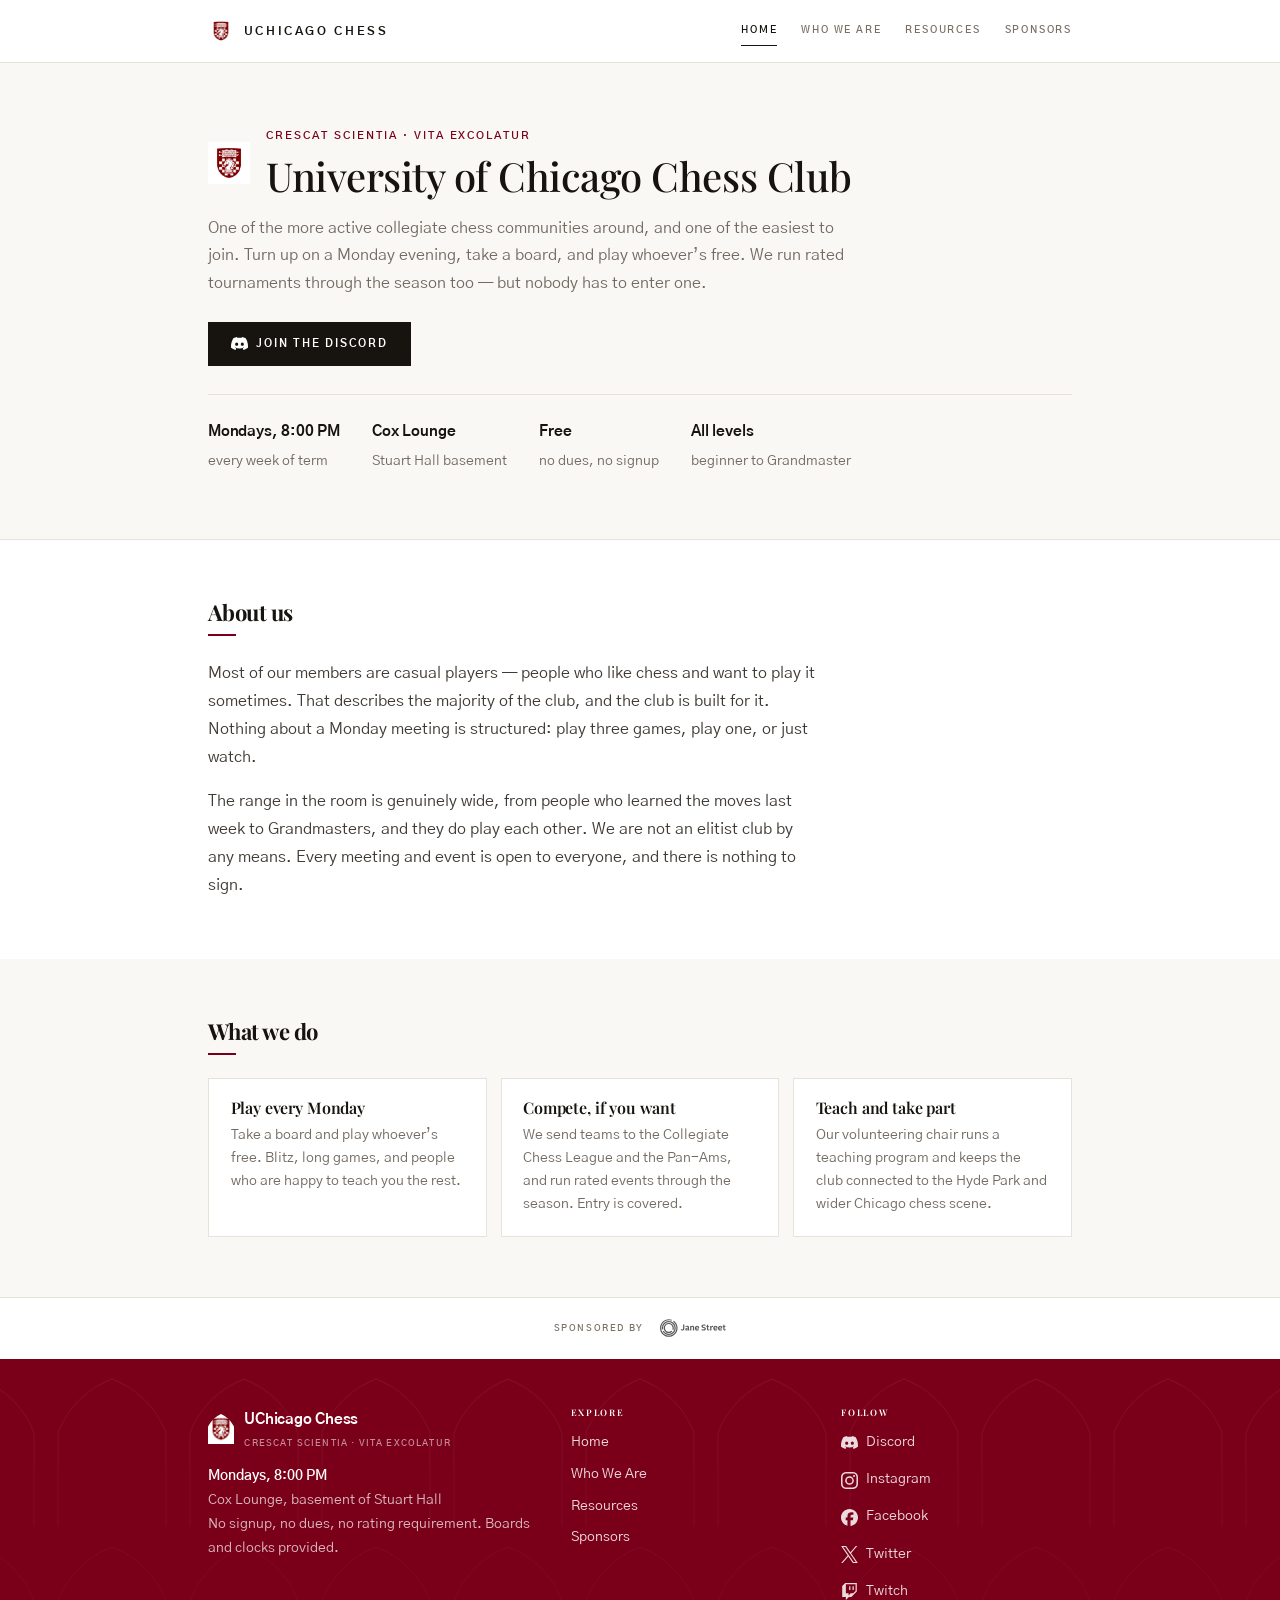
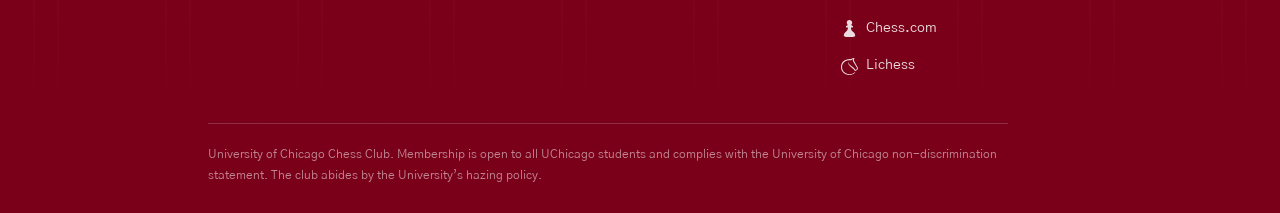
==== index.html @ 3df3a2ed "The UChicago Chess Club site, without the events platform The club's own pages from chughjug/ratings" ====
<!DOCTYPE html>
<html lang="en">
<head>
<meta charset="utf-8">
<meta name="viewport" content="width=device-width, initial-scale=1">
<title>University of Chicago Chess Club</title>
<!-- EDIT-WITH-SITE.JS: this description and the og:description below
     quote the meeting time. -->
<meta name="description" content="The University of Chicago Chess Club. Meetings every Monday at 8:00 PM in Cox Lounge, basement of Stuart Hall. All experience levels welcome.">
<link rel="canonical" href="https://chughjug.github.io/uchicago-chess/">

<!-- Link previews: Discord, Facebook, iMessage and X all read these, and
     none of them run JavaScript, so this is the one place the club is
     described in the file rather than in js/site.js. -->
<meta property="og:type" content="website">
<meta property="og:site_name" content="UChicago Chess">
<meta property="og:title" content="University of Chicago Chess Club">
<meta property="og:description" content="The University of Chicago Chess Club. Meetings every Monday at 8:00 PM in Cox Lounge, basement of Stuart Hall. All experience levels welcome.">
<meta property="og:url" content="https://chughjug.github.io/uchicago-chess/">
<meta property="og:image" content="https://chughjug.github.io/uchicago-chess/img/og-cover.jpg">
<meta property="og:image:width" content="1200">
<meta property="og:image:height" content="630">
<meta property="og:image:alt" content="The University of Chicago quadrangle from above">
<meta name="twitter:card" content="summary_large_image">
<meta name="twitter:site" content="@uchicagochess">

<link rel="icon" href="img/favicon-32.png" sizes="32x32">
<link rel="icon" href="img/favicon-16.png" sizes="16x16">
<link rel="apple-touch-icon" href="img/apple-touch-icon.png">
<link rel="preconnect" href="https://fonts.googleapis.com">
<link rel="preconnect" href="https://fonts.gstatic.com" crossorigin>
<link rel="stylesheet" href="https://fonts.googleapis.com/css2?family=Playfair+Display:wght@400;500;600;700&family=Gothic+A1:wght@400;500;600;700;800&display=swap">
<link rel="stylesheet" href="css/site.css">
</head>
<body>
<a class="skip" href="#main">Skip to content</a>

<nav class="mainnav">
  <div class="container">
    <a class="brand" href="./">
      <img src="img/crest.png" alt="">
      <b>UChicago Chess</b>
    </a>
    <button id="navbtn" aria-expanded="false" aria-controls="navmenu">Menu</button>
    <ul id="navmenu">
      <li><a class="active" href="./">Home</a></li>
      <li><a href="leadership.html">Who We Are</a></li>
      <li><a href="resources.html">Resources</a></li>
      <li><a href="sponsors.html">Sponsors</a></li>
    </ul>
  </div>
</nav>

<header class="masthead">
  <div class="container">
    <div class="titlerow">
      <img class="crest" src="img/crest.png" alt="">
      <div>
        <p class="motto">Crescat Scientia &middot; Vita Excolatur</p>
        <h1>University of Chicago Chess Club</h1>
      </div>
    </div>
    <p class="summary">
      One of the more active collegiate chess communities around, and one of the easiest to join.
      Turn up on a Monday evening, take a board, and play whoever&rsquo;s free. We run rated
      tournaments through the season too &mdash; but nobody has to enter one.
    </p>
    <p class="actions">
      <a class="btn" href="https://discord.com/invite/wnuyjCKNdM" data-site-href="links.discord" target="_blank" rel="noopener">
        <svg class="ico" aria-hidden="true"><use href="img/icons.svg#discord"></use></svg> Join the Discord
      </a>
    </p>
    <div class="facts">
      <span><b data-site="meeting.whenLabel">Mondays, 8:00 PM</b> <span data-site="meeting.cadence">every week of term</span></span>
      <span><b data-site="meeting.place">Cox Lounge</b> <span data-site="meeting.placeDetail">Stuart Hall basement</span></span>
      <span><b data-site="meeting.cost">Free</b> <span data-site="meeting.costDetail">no dues, no signup</span></span>
      <span><b data-site="meeting.levels">All levels</b> <span data-site="meeting.levelsDetail">beginner to Grandmaster</span></span>
    </div>
  </div>
</header>

<main id="main">
  <section class="band">
    <div class="container">
      <div class="block">
        <h2>About us</h2>
        <div class="prose">
          <p>
            Most of our members are casual players &mdash; people who like chess and want to play it
            sometimes. That describes the majority of the club, and the club is built for it. Nothing
            about a Monday meeting is structured: play three games, play one, or just watch.
          </p>
          <p>
            The range in the room is genuinely wide, from people who learned the moves last week to
            Grandmasters, and they do play each other. We are not an elitist club by any means. Every
            meeting and event is open to everyone, and there is nothing to sign.
          </p>
        </div>
      </div>
    </div>
  </section>

  <section class="band alt">
    <div class="container">
      <div class="block">
        <h2>What we do</h2>
        <div class="grid g3">
          <div class="box">
            <h3>Play every Monday</h3>
            <p>Take a board and play whoever&rsquo;s free. Blitz, long games, and people who are
               happy to teach you the rest.</p>
          </div>
          <div class="box">
            <h3>Compete, if you want</h3>
            <p>We send teams to the Collegiate Chess League and the Pan-Ams, and run rated events
               through the season. Entry is covered.</p>
          </div>
          <div class="box">
            <h3>Teach and take part</h3>
            <p>Our volunteering chair runs a teaching program and keeps the club connected to the
               Hyde Park and wider Chicago chess scene.</p>
          </div>
        </div>
      </div>
    </div>
  </section>
</main>

<div class="sponsorbar">
  <div class="container">
    <span>Sponsored by</span>
    <a href="sponsors.html"><img src="img/jane-street.svg" alt="Jane Street"></a>
  </div>
</div>

<footer class="arched">
  <div class="container">
    <div class="footgrid">
      <div>
        <div class="footbrand">
          <img class="arch" src="img/crest.png" alt="">
          <div>
            <b>UChicago Chess</b>
            <span>Crescat Scientia &middot; Vita Excolatur</span>
          </div>
        </div>
        <p class="footwhere">
          <b data-site="meeting.whenLabel">Mondays, 8:00 PM</b><br>
          <span data-site="meeting.placeFull">Cox Lounge, basement of Stuart Hall</span><br>
          <span data-site="meeting.terms">No signup, no dues, no rating requirement. Boards and clocks provided.</span>
        </p>
        <p class="footwhere" data-site-contact></p>
      </div>

      <div>
        <h4>Explore</h4>
        <ul class="footnav">
          <li><a href="./">Home</a></li>
          <li><a href="leadership.html">Who We Are</a></li>
          <li><a href="resources.html">Resources</a></li>
          <li><a href="sponsors.html">Sponsors</a></li>
        </ul>
      </div>

      <div>
        <h4>Follow</h4>
        <ul class="footsocial">
          <li><a href="https://discord.com/invite/wnuyjCKNdM" data-site-href="links.discord" target="_blank" rel="noopener"><svg class="ico" aria-hidden="true"><use href="img/icons.svg#discord"></use></svg> Discord</a></li>
          <li><a href="https://www.instagram.com/uchicagochess/" data-site-href="links.instagram" target="_blank" rel="noopener"><svg class="ico" aria-hidden="true"><use href="img/icons.svg#instagram"></use></svg> Instagram</a></li>
          <li><a href="https://www.facebook.com/groups/638162799532735" data-site-href="links.facebook" target="_blank" rel="noopener"><svg class="ico" aria-hidden="true"><use href="img/icons.svg#facebook"></use></svg> Facebook</a></li>
          <li><a href="https://twitter.com/uchicagochess" data-site-href="links.twitter" target="_blank" rel="noopener"><svg class="ico" aria-hidden="true"><use href="img/icons.svg#x"></use></svg> Twitter</a></li>
          <li><a href="https://www.twitch.tv/uchicagochess" data-site-href="links.twitch" target="_blank" rel="noopener"><svg class="ico" aria-hidden="true"><use href="img/icons.svg#twitch"></use></svg> Twitch</a></li>
          <li><a href="https://www.chess.com/club/uchicago-maroons-chess-club" data-site-href="links.chesscom" target="_blank" rel="noopener"><svg class="ico" aria-hidden="true"><use href="img/icons.svg#chessdotcom"></use></svg> Chess.com</a></li>
          <li><a href="https://lichess.org/team/uchicago-chess-club" data-site-href="links.lichess" target="_blank" rel="noopener"><svg class="ico" aria-hidden="true"><use href="img/icons.svg#lichess"></use></svg> Lichess</a></li>
        </ul>
      </div>
    </div>

    <p class="footmeta">
      University of Chicago Chess Club. Membership is open to all UChicago students and complies
      with the University of Chicago non-discrimination statement. The club abides by the
      University&rsquo;s hazing policy.
    </p>
  </div>
</footer>

<script src="js/site.js"></script>
<script src="js/nav.js"></script>
</body>
</html>
---- css/site.css ----
/* UChicago Chess Club
   ------------------------------------------------------------------
   Minimal. One sans, set tight. One colour — the club's maroon — used
   sparingly, and kept off anything that does not need it.

   Sections alternate between two whites that are barely a shade apart,
   so the page reads as one surface with quiet divisions in it. The
   footer is the only block of colour.

   The gothic is a touch, not a theme: a lancet arch used as a mask, so
   the small tiles — icon squares, officer avatars, the footer mark —
   are arched niches instead of rounded squares, and an arcade behind
   the footer at the edge of visible. Nothing else. Dates are plain.
   ------------------------------------------------------------------ */

:root{
  --accent:#7a0019;          /* the club's colour */
  --accent-deep:#61000f;

  --ink:#17140f;
  --body:#403a34;
  --muted:#736b63;
  /* 5.0:1 on white — the old #a39a90 was 2.7:1, under the 4.5:1 AA floor,
     which mattered most on the 10px nav links set in it. */
  --faint:#7a6f63;
  --line:#e8e3da;
  --line-soft:#f2eee7;

  /* The two whites. */
  --white:#fff;
  --off:#faf8f5;

  /* Same pair the tenant app uses, so the two halves of the domain match. */
  --sans:'Gothic A1',-apple-system,BlinkMacSystemFont,"Segoe UI",Roboto,"Helvetica Neue",Arial,sans-serif;
  --display:'Playfair Display',Georgia,'Times New Roman',serif;

  --r:0;
  --max:58rem;
}

/* A lancet arch, used as a mask. The only gothic thing on the page. */
.arch{
  border-radius:0;
  -webkit-mask-image:url("data:image/svg+xml,%3Csvg xmlns='http://www.w3.org/2000/svg' viewBox='0 0 100 100' preserveAspectRatio='none'%3E%3Cpath d='M0 100 V42 A100 100 0 0 1 50 0 A100 100 0 0 1 100 42 V100 Z' fill='%23000'/%3E%3C/svg%3E");
          mask-image:url("data:image/svg+xml,%3Csvg xmlns='http://www.w3.org/2000/svg' viewBox='0 0 100 100' preserveAspectRatio='none'%3E%3Cpath d='M0 100 V42 A100 100 0 0 1 50 0 A100 100 0 0 1 100 42 V100 Z' fill='%23000'/%3E%3C/svg%3E");
  -webkit-mask-size:100% 100%;mask-size:100% 100%;
  -webkit-mask-repeat:no-repeat;mask-repeat:no-repeat;
}

/* An arcade, in the footer only, at the edge of visible. */
.arched{position:relative;isolation:isolate}
footer.arched::before{
  content:"";position:absolute;inset:0;z-index:-1;pointer-events:none;
  background-image:url("data:image/svg+xml,%3Csvg xmlns='http://www.w3.org/2000/svg' width='132' height='168' viewBox='0 0 132 168'%3E%3Cpath d='M12 168 V74 A92 92 0 0 1 66 20 A92 92 0 0 1 120 74 V168' fill='none' stroke='%23ffffff' stroke-width='1'/%3E%3C/svg%3E");
  background-position:center top;
  opacity:.07;
  -webkit-mask-image:linear-gradient(to bottom,#000 0,transparent 85%);
          mask-image:linear-gradient(to bottom,#000 0,transparent 85%);
}

/* The same dot grid the tenant app lays over its pages. */
body::after{
  content:"";position:fixed;inset:0;z-index:40;pointer-events:none;opacity:.035;
  background-image:radial-gradient(circle,#111827 0.5px,transparent 0.5px);
  background-size:24px 24px;
}
@media print{body::after{display:none}}

*{box-sizing:border-box;margin:0;padding:0}
html{-webkit-text-size-adjust:100%}
body{font:16.5px/1.7 var(--sans);color:var(--body);background:var(--white);-webkit-font-smoothing:antialiased}
img{max-width:100%;display:block}
a{color:var(--accent);text-decoration:none}
a:hover{text-decoration:underline}
h1,h2,h3,h4{font-family:var(--display);color:var(--ink);line-height:1.15;font-weight:500;letter-spacing:-0.012em}
.container{max-width:var(--max);margin:0 auto;padding:0 1.5rem}
@media(min-width:1024px){.container{padding:0 2rem}}
.ico{width:1.0625rem;height:1.0625rem;fill:currentColor;flex:0 0 auto}

.motto,.eyebrow,.cap,.role,th,.footgrid h4,.sponsorbar{
  font-weight:600;text-transform:uppercase;letter-spacing:0.18em;
}

/* ---------- bands: two whites, a shade apart ---------- */
main{padding:0}
.band{background:var(--white);padding:3.75rem 0}
.band.alt{background:var(--off)}
.block + .block{margin-top:3.25rem}

/* ---------- header ---------- */
.mainnav{
  position:sticky;top:0;z-index:40;
  background:rgba(255,255,255,.92);backdrop-filter:blur(12px);
  border-bottom:1px solid var(--line);
}
.mainnav .container{display:flex;align-items:center;gap:1rem;min-height:62px}
.mainnav .brand{display:flex;align-items:center;gap:0.6rem;flex-shrink:0}
.mainnav .brand img{width:26px;height:26px;object-fit:cover;border-radius:var(--r)}
.mainnav .brand b{font-size:0.75rem;font-weight:700;text-transform:uppercase;letter-spacing:0.22em;color:var(--ink);white-space:nowrap}
.mainnav .brand:hover{text-decoration:none}
.mainnav ul{list-style:none;display:flex;gap:0.15rem;margin-left:auto}
.mainnav ul{gap:1.5rem}
.mainnav ul a{display:block;padding:0.35rem 0;border-bottom:1px solid transparent;font-size:0.625rem;font-weight:600;text-transform:uppercase;letter-spacing:0.18em;color:var(--faint)}
.mainnav ul a:hover{color:var(--ink);text-decoration:none}
.mainnav ul a.active{color:var(--ink);border-bottom-color:var(--ink)}
#navbtn{
  display:none;margin-left:auto;background:none;border:1px solid var(--line);border-radius:var(--r);
  color:var(--ink);cursor:pointer;padding:0.35rem 0.8rem;font:500 0.875rem/1.4 var(--sans);
}

/* Skip link: off-screen until focused, then a plain block at the top left. */
.skip{
  position:absolute;left:-9999px;top:0;z-index:100;
  background:var(--ink);color:#fff;padding:0.7rem 1.1rem;
  font-size:0.6875rem;font-weight:700;text-transform:uppercase;letter-spacing:0.16em;
}
.skip:focus{left:0;text-decoration:none}

/* ---------- header band ---------- */
.masthead,.pagehead{background:var(--off);border-bottom:1px solid var(--line)}
.masthead{padding:4rem 0 3.5rem}
.pagehead{padding:3rem 0 2.75rem}
.masthead .titlerow{display:flex;align-items:center;gap:1rem}
.masthead .crest{width:42px;height:42px;object-fit:cover;border-radius:var(--r);flex:0 0 auto}
.masthead .motto,.pagehead .eyebrow{font-size:0.6875rem;color:var(--accent);margin-bottom:0.55rem}
.masthead h1{font-size:clamp(1.9rem,3.8vw,2.5rem);line-height:1.1}
.pagehead h1{font-size:clamp(1.7rem,3vw,2.05rem);line-height:1.15}
.masthead .summary,.pagehead p{margin-top:1.05rem;max-width:40rem;font-size:1rem;color:var(--muted)}
.masthead .actions{display:flex;flex-wrap:wrap;align-items:center;gap:0.6rem;margin-top:1.6rem}
.masthead .facts{
  display:flex;flex-wrap:wrap;gap:0 2rem;margin-top:1.75rem;
  padding-top:1.25rem;border-top:1px solid var(--line);
}
.masthead .facts span{display:block;padding:0.3rem 0;font-size:0.875rem;color:var(--muted)}
.masthead .facts b{display:block;font-size:0.9375rem;font-weight:700;letter-spacing:-0.012em;color:var(--ink)}

/* ---------- sections ---------- */
.block > h2{
  font-size:1.375rem;font-weight:700;letter-spacing:-0.024em;
  padding-bottom:0.7rem;margin-bottom:1.4rem;position:relative;
}
.block > h2::after{content:"";position:absolute;left:0;bottom:0;width:1.75rem;height:2px;background:var(--accent)}
.block h3{font-size:1rem;font-weight:600;letter-spacing:-0.01em;color:var(--ink)}
.block > p{max-width:40rem}
.block p + p{margin-top:0.9rem}

/* The line of setup under a section heading, and the line that follows a
   section — a link or a pair of buttons. */
.lede{max-width:38rem;margin-bottom:1.35rem;color:var(--muted)}
.after{margin-top:1.15rem}
.actions{display:flex;flex-wrap:wrap;align-items:center;gap:0.6rem;margin-top:1.35rem}
.prose{max-width:38rem;font-size:1rem;line-height:1.75}
.prose p + p{margin-top:1rem}

/* ---------- buttons ---------- */
.btn{
  display:inline-flex;align-items:center;gap:0.5rem;
  padding:0.7rem 1.4rem;border-radius:0;border:1px solid var(--ink);
  background:var(--ink);color:#fff;font-size:0.6875rem;font-weight:700;
  text-transform:uppercase;letter-spacing:0.16em;
}
.btn:hover{background:#000;border-color:#000;color:#fff;text-decoration:none}
.btn.alt{background:transparent;border-color:var(--line);color:var(--body);font-weight:600}
.btn.alt:hover{background:var(--white);border-color:var(--ink);color:var(--ink)}


/* ---------- cards ---------- */
.grid{display:grid;gap:0.85rem}
.g2{grid-template-columns:repeat(auto-fit,minmax(18rem,1fr))}
.g3{grid-template-columns:repeat(auto-fit,minmax(15rem,1fr))}
.box{border:1px solid var(--line);border-radius:var(--r);background:var(--white);padding:1.25rem 1.35rem}
.box p{font-size:0.875rem;color:var(--muted);margin-top:0.4rem;line-height:1.65}
.box .sub{font-size:0.875rem;color:var(--muted);margin-top:0.3rem}
a.box{display:block;color:var(--body)}
a.box:hover{border-color:#d6cfc4;text-decoration:none}
a.box:hover h3{color:var(--accent)}

/* ---------- link rows with brand marks ---------- */
.linklist{display:grid;grid-template-columns:repeat(auto-fit,minmax(16rem,1fr));gap:0.6rem}
.linkrow{
  display:flex;align-items:center;gap:0.8rem;color:var(--body);
  border:1px solid var(--line);border-radius:var(--r);background:var(--white);padding:0.8rem 1rem;
  transition:border-color .15s;
}
.linkrow:hover{border-color:#d6cfc4;text-decoration:none}
.linkrow:hover b{color:var(--accent)}
.linkrow .sq{
  flex:0 0 1.75rem;height:2rem;display:grid;place-items:center;
  background:var(--line-soft);color:var(--muted);font-size:0.875rem;
}
.linkrow:hover .sq{background:var(--accent);color:#fff}
.linkrow b{display:block;font-size:0.875rem;font-weight:600;color:var(--ink);line-height:1.4}
.linkrow small{display:block;font-size:0.75rem;color:var(--muted);font-weight:400;line-height:1.45}

/* ---------- people ---------- */
.person{border:1px solid var(--line);border-radius:var(--r);background:var(--white);padding:1.2rem 1.3rem}
.person .av{
  width:1.75rem;height:2rem;background:var(--accent);color:#fff;
  display:grid;place-items:center;font-size:0.9375rem;margin-bottom:0.8rem;
}
.person h3{font-size:0.9375rem;font-weight:600;margin-bottom:0.25rem}
.person .role{font-size:0.5625rem;color:var(--muted)}

/* ---------- tables ---------- */
table{
  width:100%;border-collapse:separate;border-spacing:0;font-size:0.875rem;
  border:1px solid var(--line);border-radius:var(--r);background:var(--white);overflow:hidden;
}
th,td{text-align:left;padding:0.8rem 1.35rem;vertical-align:top}
tr + tr td{border-top:1px solid var(--line-soft)}
th{font-size:0.5625rem;color:var(--muted);border-bottom:1px solid var(--line)}
td:first-child{font-weight:600;color:var(--ink);width:14rem}

/* ---------- sponsor ---------- */
.sponsorbar{border-top:1px solid var(--line);padding:1.35rem 0;font-size:0.5625rem;color:var(--faint)}
.sponsorbar .container{display:flex;align-items:center;justify-content:center;gap:1rem;flex-wrap:wrap}
.sponsorbar img{height:18px;width:auto;opacity:.65}
.sponsorbar a:hover img{opacity:1}
.sponsorcard{border:1px solid var(--line);border-radius:var(--r);background:var(--white);padding:1.5rem 1.6rem}
.sponsorcard img{height:26px;width:auto}
.sponsorcard p{max-width:40rem;margin-top:1.1rem;color:var(--muted)}
.sponsorcard .cap{font-size:0.5625rem;color:var(--muted)}

/* ---------- footer ---------- */
footer{background-color:var(--accent);color:rgba(255,255,255,.72);padding:3rem 0 1.75rem;font-size:0.875rem}
footer a{color:rgba(255,255,255,.86)}
footer a:hover{color:#fff}
.footgrid{display:grid;grid-template-columns:1.4fr 1fr 1fr;gap:2.5rem}
.footgrid h4{color:#fff;font-size:0.5625rem;margin-bottom:0.85rem}
.footbrand{display:flex;align-items:center;gap:0.65rem;margin-bottom:0.9rem}
.footbrand img{width:26px;height:30px;object-fit:cover;background:#fff}
.footbrand b{color:#fff;font-size:0.9375rem;font-weight:700;letter-spacing:-0.015em}
.footbrand span{
  display:block;font-size:0.5625rem;font-weight:600;letter-spacing:0.13em;text-transform:uppercase;
  color:rgba(255,255,255,.55);margin-top:0.18rem;
}
.footwhere{font-size:0.875rem;line-height:1.7;max-width:21rem}
.footwhere b{color:#fff;font-weight:600}
.footnav,.footsocial{list-style:none;display:flex;flex-direction:column;gap:0.5rem;margin:0}
.footnav a,.footsocial a{display:inline-flex;align-items:center;gap:0.5rem;font-weight:400}
.footmeta{
  margin-top:2.5rem;padding-top:1.25rem;border-top:1px solid rgba(255,255,255,.18);
  font-size:0.75rem;line-height:1.7;color:rgba(255,255,255,.52);max-width:50rem;
}

@media(max-width:820px){
  body{font-size:16px}
  .mainnav .container{flex-wrap:wrap;gap:0.5rem;min-height:54px}
  #navbtn{display:block}
  .mainnav ul{display:none;width:100%;flex-direction:column;gap:0.1rem;margin:0 0 0.65rem}
  .mainnav ul.open{display:flex}
  .masthead{padding:2.5rem 0 2.25rem}
  .masthead .facts{gap:0 1.35rem}
  .band{padding:2.5rem 0}
  .block + .block{margin-top:2.5rem}
  .footgrid{grid-template-columns:1fr;gap:2rem}
  td:first-child{width:auto}
  table,tbody,tr,td,th{display:block}
  th{display:none}
  td{padding:0 1.1rem 0.3rem}
  tr + tr td{border-top:none}
  tr{padding:0.85rem 0;border-top:1px solid var(--line-soft);display:block}
  tr:first-child{border-top:none}
}
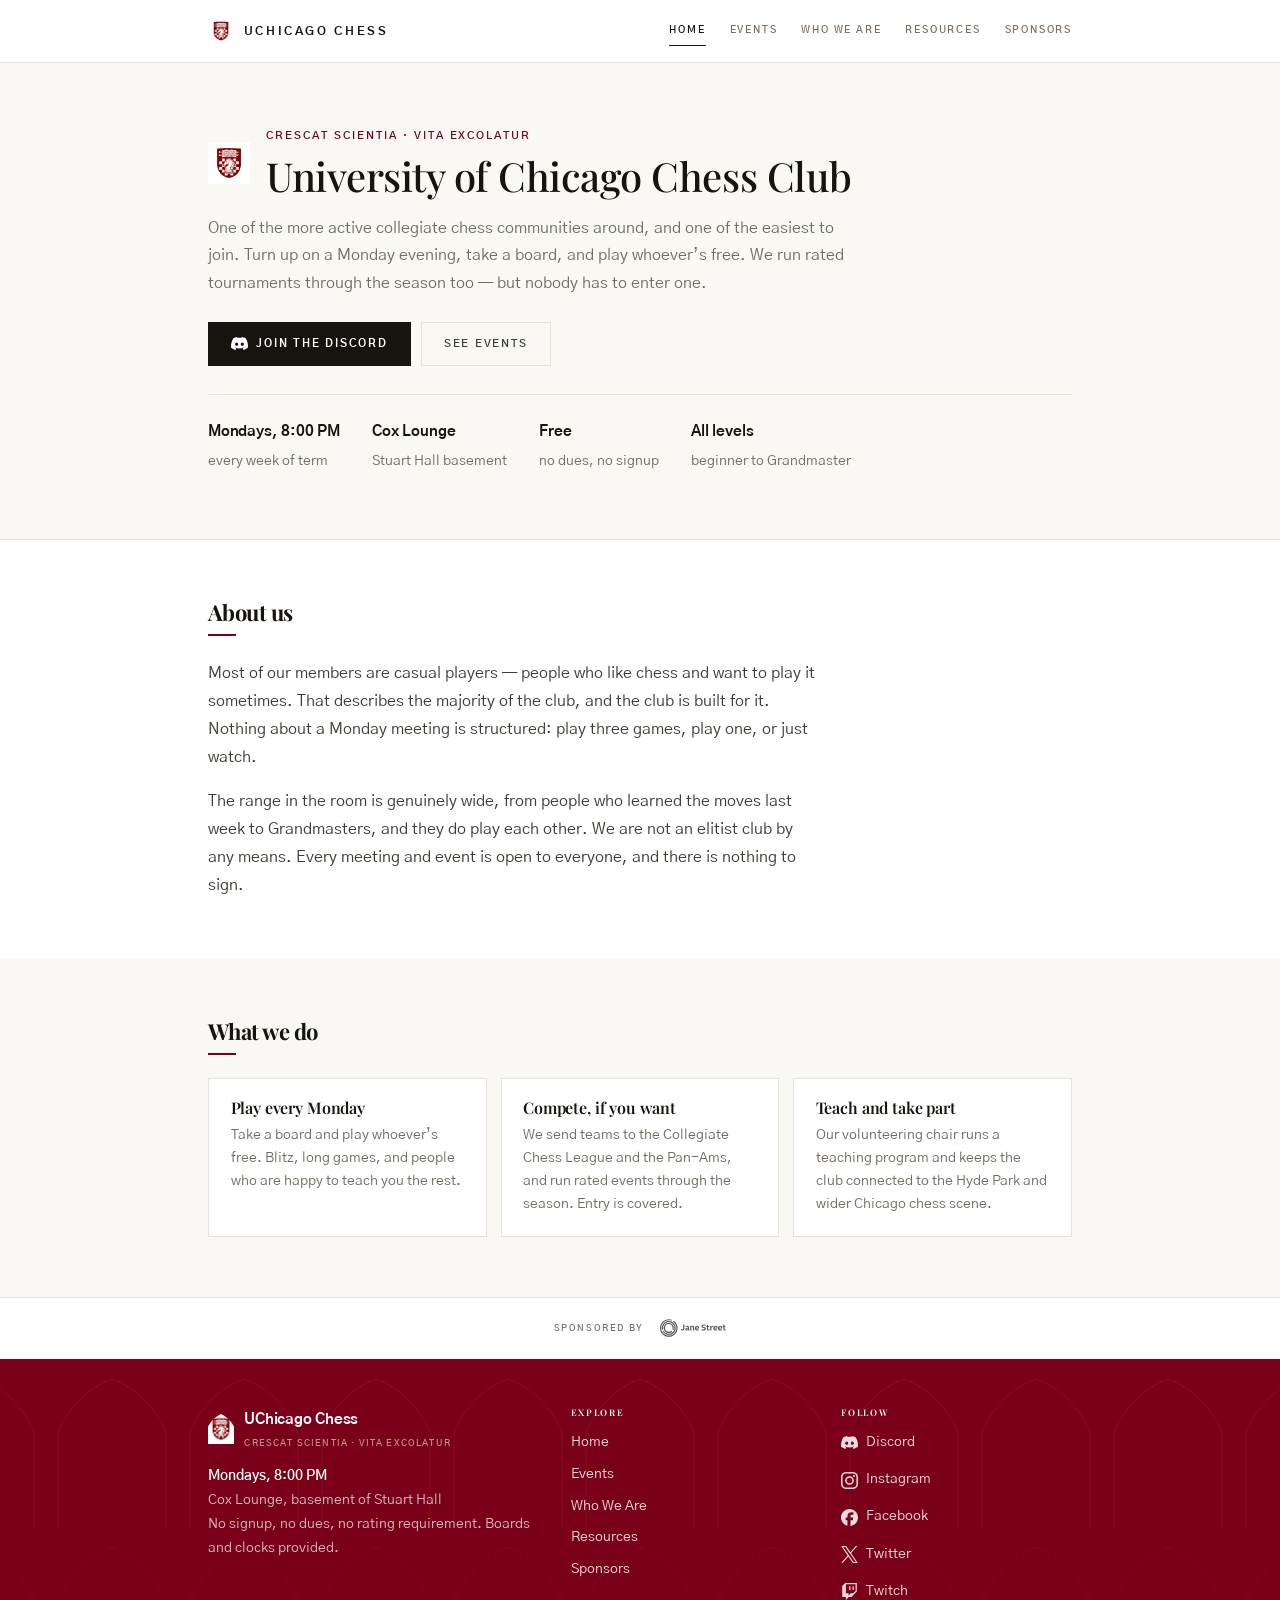
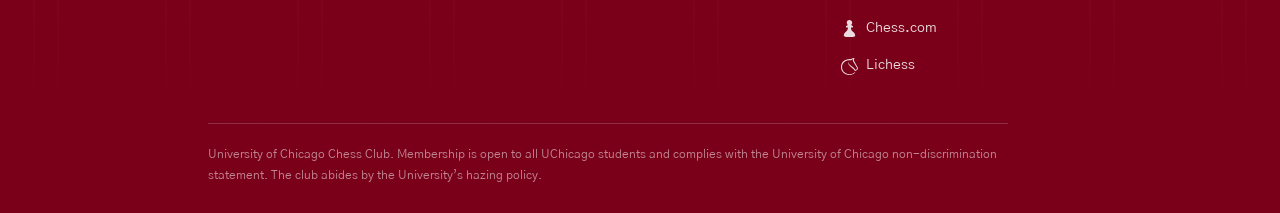
==== commit 61e97e0e: "Add a template events page events.html lists the club's events from EVENTS in js/events.js: Upcoming" ====
--- a/index.html
+++ b/index.html
@@ -44,6 +44,7 @@
     <button id="navbtn" aria-expanded="false" aria-controls="navmenu">Menu</button>
     <ul id="navmenu">
       <li><a class="active" href="./">Home</a></li>
+      <li><a href="events.html">Events</a></li>
       <li><a href="leadership.html">Who We Are</a></li>
       <li><a href="resources.html">Resources</a></li>
       <li><a href="sponsors.html">Sponsors</a></li>
@@ -69,6 +70,7 @@
       <a class="btn" href="https://discord.com/invite/wnuyjCKNdM" data-site-href="links.discord" target="_blank" rel="noopener">
         <svg class="ico" aria-hidden="true"><use href="img/icons.svg#discord"></use></svg> Join the Discord
       </a>
+      <a class="btn alt" href="events.html">See events</a>
     </p>
     <div class="facts">
       <span><b data-site="meeting.whenLabel">Mondays, 8:00 PM</b> <span data-site="meeting.cadence">every week of term</span></span>
@@ -156,6 +158,7 @@
         <h4>Explore</h4>
         <ul class="footnav">
           <li><a href="./">Home</a></li>
+          <li><a href="events.html">Events</a></li>
           <li><a href="leadership.html">Who We Are</a></li>
           <li><a href="resources.html">Resources</a></li>
           <li><a href="sponsors.html">Sponsors</a></li>
--- a/css/site.css
+++ b/css/site.css
@@ -164,6 +164,36 @@
 .btn.alt:hover{background:var(--white);border-color:var(--ink);color:var(--ink)}
 
 
+/* ---------- events (events.html, built by js/events.js) ---------- */
+.eventlist{border:1px solid var(--line);border-radius:var(--r);background:var(--white);overflow:hidden}
+.event{display:flex;align-items:center;gap:1.15rem;padding:1.05rem 1.35rem}
+.event + .event{border-top:1px solid var(--line-soft)}
+.event.past{opacity:.65}
+.event.weekly{background:var(--off)}
+
+/* The date leads the detail line, written out plainly. */
+.event-date{color:var(--ink);font-weight:600;font-variant-numeric:tabular-nums}
+.event-body{min-width:0;flex:1 1 auto}
+.event-body h3{font-size:0.9375rem;font-weight:600;color:var(--ink);margin:0;display:inline}
+.event-where{font-size:0.8125rem;color:var(--muted);margin-top:0.25rem}
+.event-desc{font-size:0.875rem;color:var(--body);margin-top:0.35rem;max-width:36rem;line-height:1.6}
+.tag{
+  display:inline-block;margin-left:0.5rem;padding:0.1rem 0.45rem;border-radius:var(--r);
+  font-size:0.5625rem;font-weight:700;letter-spacing:0.08em;text-transform:uppercase;
+  color:#fff;background:var(--accent);vertical-align:2px;
+}
+/* A placeholder, so nobody turns up to it: outlined, not filled. */
+.tag.example{color:var(--muted);background:transparent;border:1px dashed var(--faint)}
+.event-action{flex:0 0 auto;display:flex;flex-direction:column;align-items:flex-end;gap:0.4rem}
+.chip{
+  display:inline-flex;align-items:center;padding:0.35rem 0.85rem;border-radius:9999px;
+  border:1px solid var(--line);background:var(--white);color:var(--muted);
+  font-size:0.8125rem;font-weight:500;white-space:nowrap;transition:color .15s,border-color .15s;
+}
+.chip:hover{border-color:var(--accent);color:var(--accent);text-decoration:none}
+.empty{padding:1.35rem;color:var(--muted);font-size:0.9375rem}
+.note{margin-top:0.75rem;font-size:0.875rem;color:var(--muted)}
+
 /* ---------- cards ---------- */
 .grid{display:grid;gap:0.85rem}
 .g2{grid-template-columns:repeat(auto-fit,minmax(18rem,1fr))}
@@ -253,6 +283,8 @@
   .masthead .facts{gap:0 1.35rem}
   .band{padding:2.5rem 0}
   .block + .block{margin-top:2.5rem}
+  .event{flex-direction:column;align-items:flex-start;gap:0.75rem;padding:0.95rem 1rem}
+  .event-action{flex-direction:row;flex-wrap:wrap;align-items:flex-start}
   .footgrid{grid-template-columns:1fr;gap:2rem}
   td:first-child{width:auto}
   table,tbody,tr,td,th{display:block}
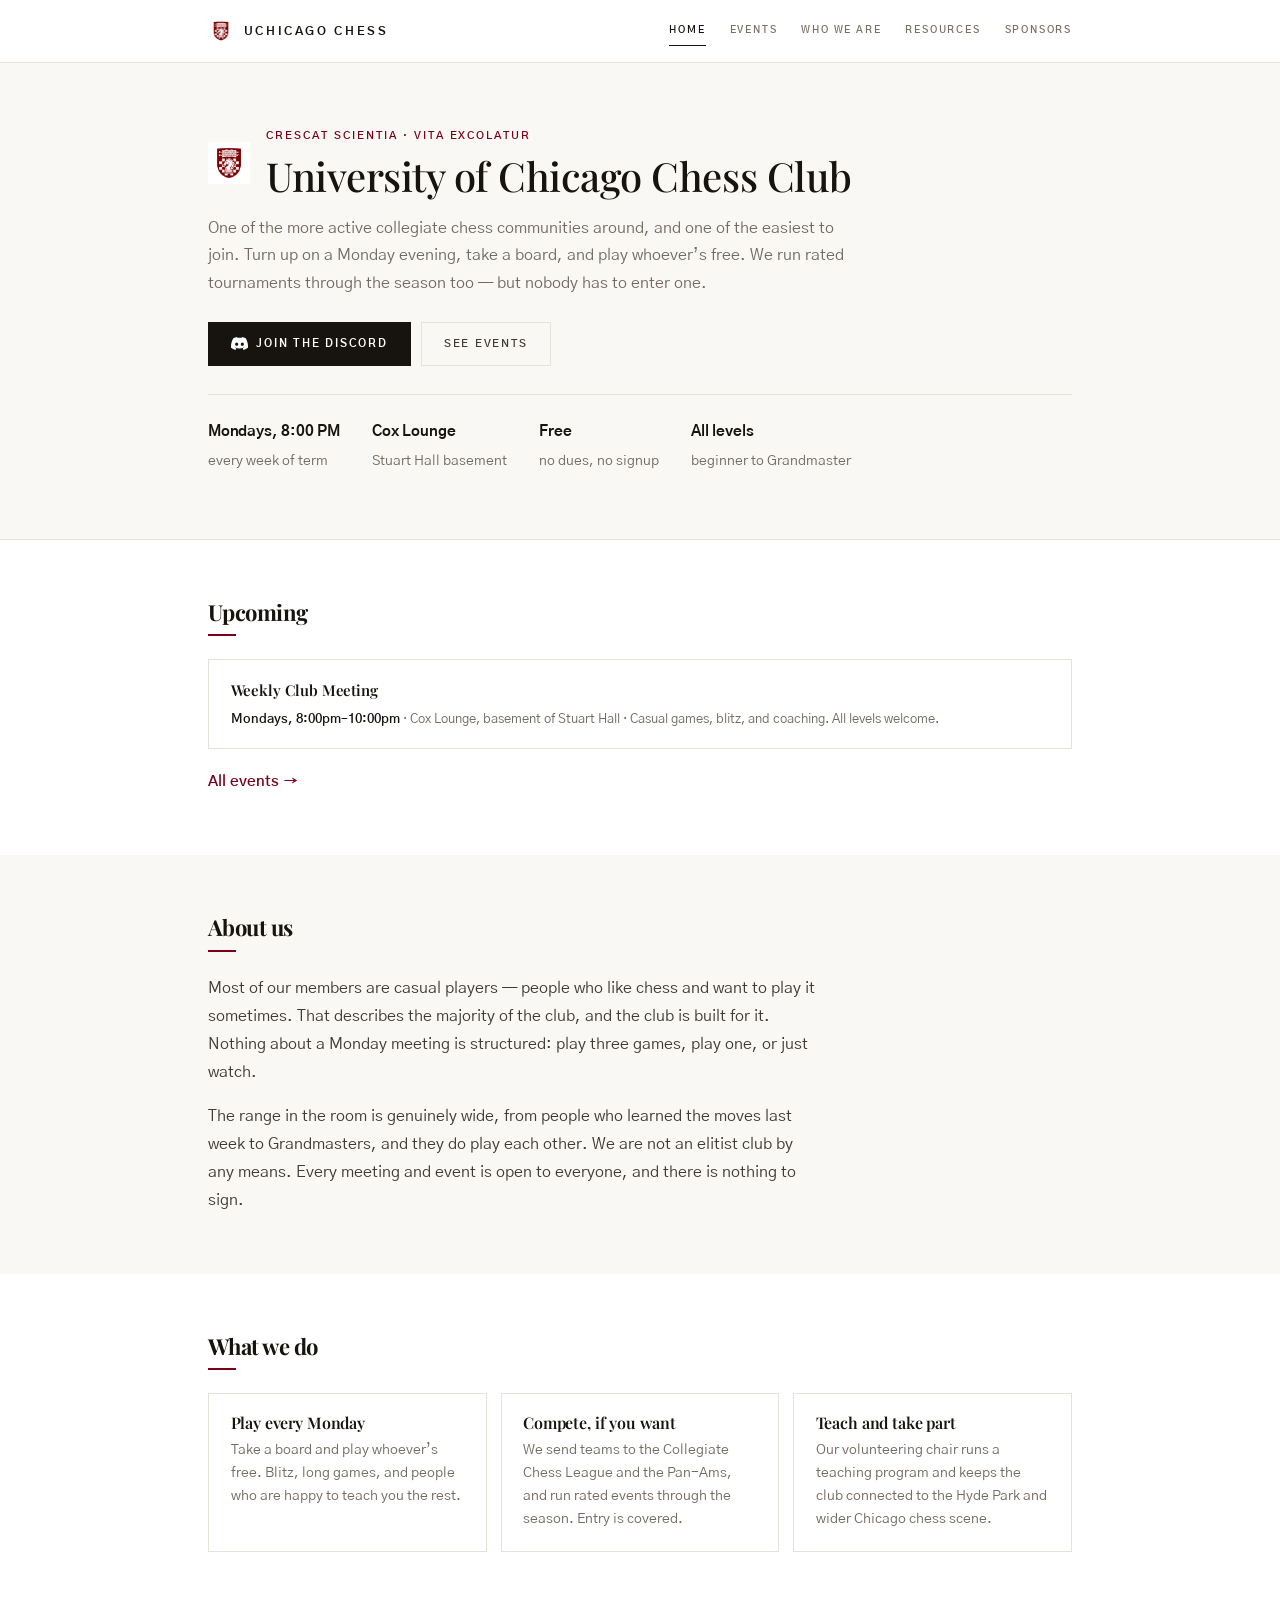
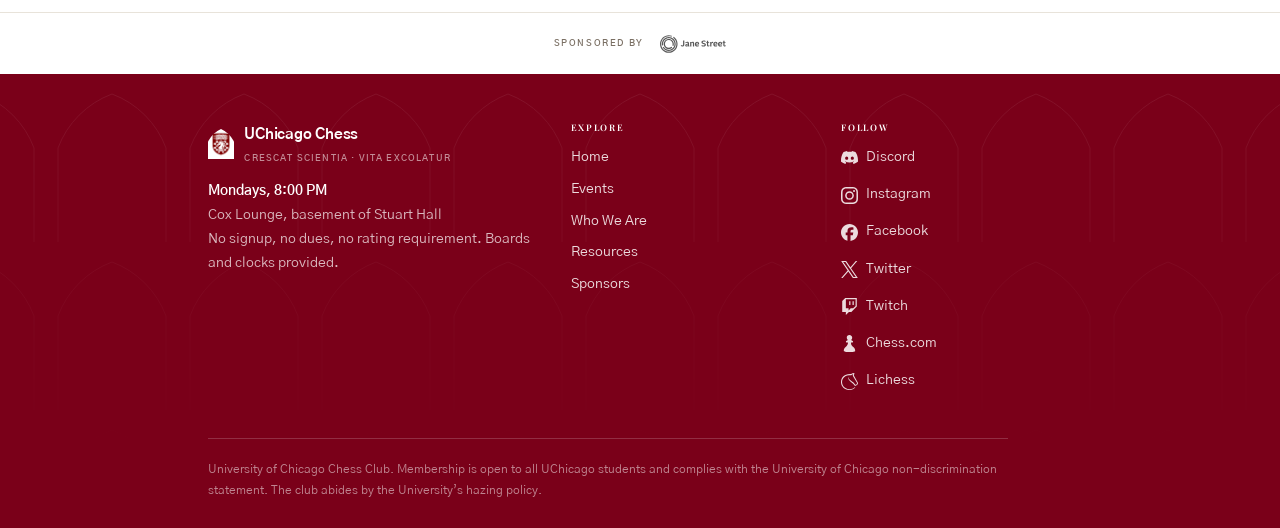
==== commit fd957c04: "Use the club site's own files, with only the events platform taken out The pages, stylesheet, script" ====
--- a/index.html
+++ b/index.html
@@ -7,7 +7,7 @@
 <!-- EDIT-WITH-SITE.JS: this description and the og:description below
      quote the meeting time. -->
 <meta name="description" content="The University of Chicago Chess Club. Meetings every Monday at 8:00 PM in Cox Lounge, basement of Stuart Hall. All experience levels welcome.">
-<link rel="canonical" href="https://chughjug.github.io/uchicago-chess/">
+<link rel="canonical" href="https://uchicago.chessdirector.com/">
 
 <!-- Link previews: Discord, Facebook, iMessage and X all read these, and
      none of them run JavaScript, so this is the one place the club is
@@ -16,8 +16,8 @@
 <meta property="og:site_name" content="UChicago Chess">
 <meta property="og:title" content="University of Chicago Chess Club">
 <meta property="og:description" content="The University of Chicago Chess Club. Meetings every Monday at 8:00 PM in Cox Lounge, basement of Stuart Hall. All experience levels welcome.">
-<meta property="og:url" content="https://chughjug.github.io/uchicago-chess/">
-<meta property="og:image" content="https://chughjug.github.io/uchicago-chess/img/og-cover.jpg">
+<meta property="og:url" content="https://uchicago.chessdirector.com/">
+<meta property="og:image" content="https://uchicago.chessdirector.com/img/og-cover.jpg">
 <meta property="og:image:width" content="1200">
 <meta property="og:image:height" content="630">
 <meta property="og:image:alt" content="The University of Chicago quadrangle from above">
@@ -70,7 +70,7 @@
       <a class="btn" href="https://discord.com/invite/wnuyjCKNdM" data-site-href="links.discord" target="_blank" rel="noopener">
         <svg class="ico" aria-hidden="true"><use href="img/icons.svg#discord"></use></svg> Join the Discord
       </a>
-      <a class="btn alt" href="events.html">See events</a>
+      <a class="btn alt" href="events.html" data-site-href="events.page">See events</a>
     </p>
     <div class="facts">
       <span><b data-site="meeting.whenLabel">Mondays, 8:00 PM</b> <span data-site="meeting.cadence">every week of term</span></span>
@@ -83,6 +83,18 @@
 
 <main id="main">
   <section class="band">
+    <div class="container">
+      <div class="block">
+        <h2>Upcoming</h2>
+        <div id="preview"></div>
+        <p class="after">
+          <a class="more" href="events.html" data-site-href="events.page">All events</a>
+        </p>
+      </div>
+    </div>
+  </section>
+
+  <section class="band alt">
     <div class="container">
       <div class="block">
         <h2>About us</h2>
@@ -102,7 +114,7 @@
     </div>
   </section>
 
-  <section class="band alt">
+  <section class="band">
     <div class="container">
       <div class="block">
         <h2>What we do</h2>
@@ -189,5 +201,6 @@
 
 <script src="js/site.js"></script>
 <script src="js/nav.js"></script>
+<script src="js/events.js"></script>
 </body>
 </html>
--- a/css/site.css
+++ b/css/site.css
@@ -162,33 +162,44 @@
 .btn:hover{background:#000;border-color:#000;color:#fff;text-decoration:none}
 .btn.alt{background:transparent;border-color:var(--line);color:var(--body);font-weight:600}
 .btn.alt:hover{background:var(--white);border-color:var(--ink);color:var(--ink)}
-
-
-/* ---------- events (events.html, built by js/events.js) ---------- */
-.eventlist{border:1px solid var(--line);border-radius:var(--r);background:var(--white);overflow:hidden}
+.more{font-size:0.9375rem;font-weight:600;color:var(--accent)}
+/* "Add to calendar", beside "All events" — the weekly meeting is the reason
+   a subscription is worth offering at all. */
+.sub-cal{
+  margin-left:1.1rem;font-size:0.8125rem;font-weight:600;color:var(--muted);
+  border-bottom:1px solid var(--line);
+}
+.sub-cal:hover{color:var(--ink);border-bottom-color:var(--ink);text-decoration:none}
+.more:hover{text-decoration:none;opacity:.75}
+.more::after{content:" →"}
+
+/* ---------- lists ---------- */
+.card,#preview,#upcoming,#past,.eventlist{
+  border:1px solid var(--line);border-radius:var(--r);background:var(--white);overflow:hidden;
+}
+
+/* ---------- event rows ---------- */
 .event{display:flex;align-items:center;gap:1.15rem;padding:1.05rem 1.35rem}
 .event + .event{border-top:1px solid var(--line-soft)}
 .event.past{opacity:.65}
-.event.weekly{background:var(--off)}
 
 /* The date leads the detail line, written out plainly. */
 .event-date{color:var(--ink);font-weight:600;font-variant-numeric:tabular-nums}
 .event-body{min-width:0;flex:1 1 auto}
 .event-body h3{font-size:0.9375rem;font-weight:600;color:var(--ink);margin:0;display:inline}
+.event-body h3 a{color:var(--ink)}
+.event-body h3 a:hover{color:var(--accent);text-decoration:none}
 .event-where{font-size:0.8125rem;color:var(--muted);margin-top:0.25rem}
-.event-desc{font-size:0.875rem;color:var(--body);margin-top:0.35rem;max-width:36rem;line-height:1.6}
 .tag{
   display:inline-block;margin-left:0.5rem;padding:0.1rem 0.45rem;border-radius:var(--r);
   font-size:0.5625rem;font-weight:700;letter-spacing:0.08em;text-transform:uppercase;
   color:#fff;background:var(--accent);vertical-align:2px;
 }
-/* A placeholder, so nobody turns up to it: outlined, not filled. */
-.tag.example{color:var(--muted);background:transparent;border:1px dashed var(--faint)}
-.event-action{flex:0 0 auto;display:flex;flex-direction:column;align-items:flex-end;gap:0.4rem}
+.event-action{flex:0 0 auto}
 .chip{
   display:inline-flex;align-items:center;padding:0.35rem 0.85rem;border-radius:9999px;
   border:1px solid var(--line);background:var(--white);color:var(--muted);
-  font-size:0.8125rem;font-weight:500;white-space:nowrap;transition:color .15s,border-color .15s;
+  font-size:0.8125rem;font-weight:500;transition:color .15s,border-color .15s;
 }
 .chip:hover{border-color:var(--accent);color:var(--accent);text-decoration:none}
 .empty{padding:1.35rem;color:var(--muted);font-size:0.9375rem}
@@ -283,8 +294,8 @@
   .masthead .facts{gap:0 1.35rem}
   .band{padding:2.5rem 0}
   .block + .block{margin-top:2.5rem}
-  .event{flex-direction:column;align-items:flex-start;gap:0.75rem;padding:0.95rem 1rem}
-  .event-action{flex-direction:row;flex-wrap:wrap;align-items:flex-start}
+  .event{align-items:flex-start;gap:0.9rem;padding:0.9rem 1rem}
+  .event-action{display:none}
   .footgrid{grid-template-columns:1fr;gap:2rem}
   td:first-child{width:auto}
   table,tbody,tr,td,th{display:block}
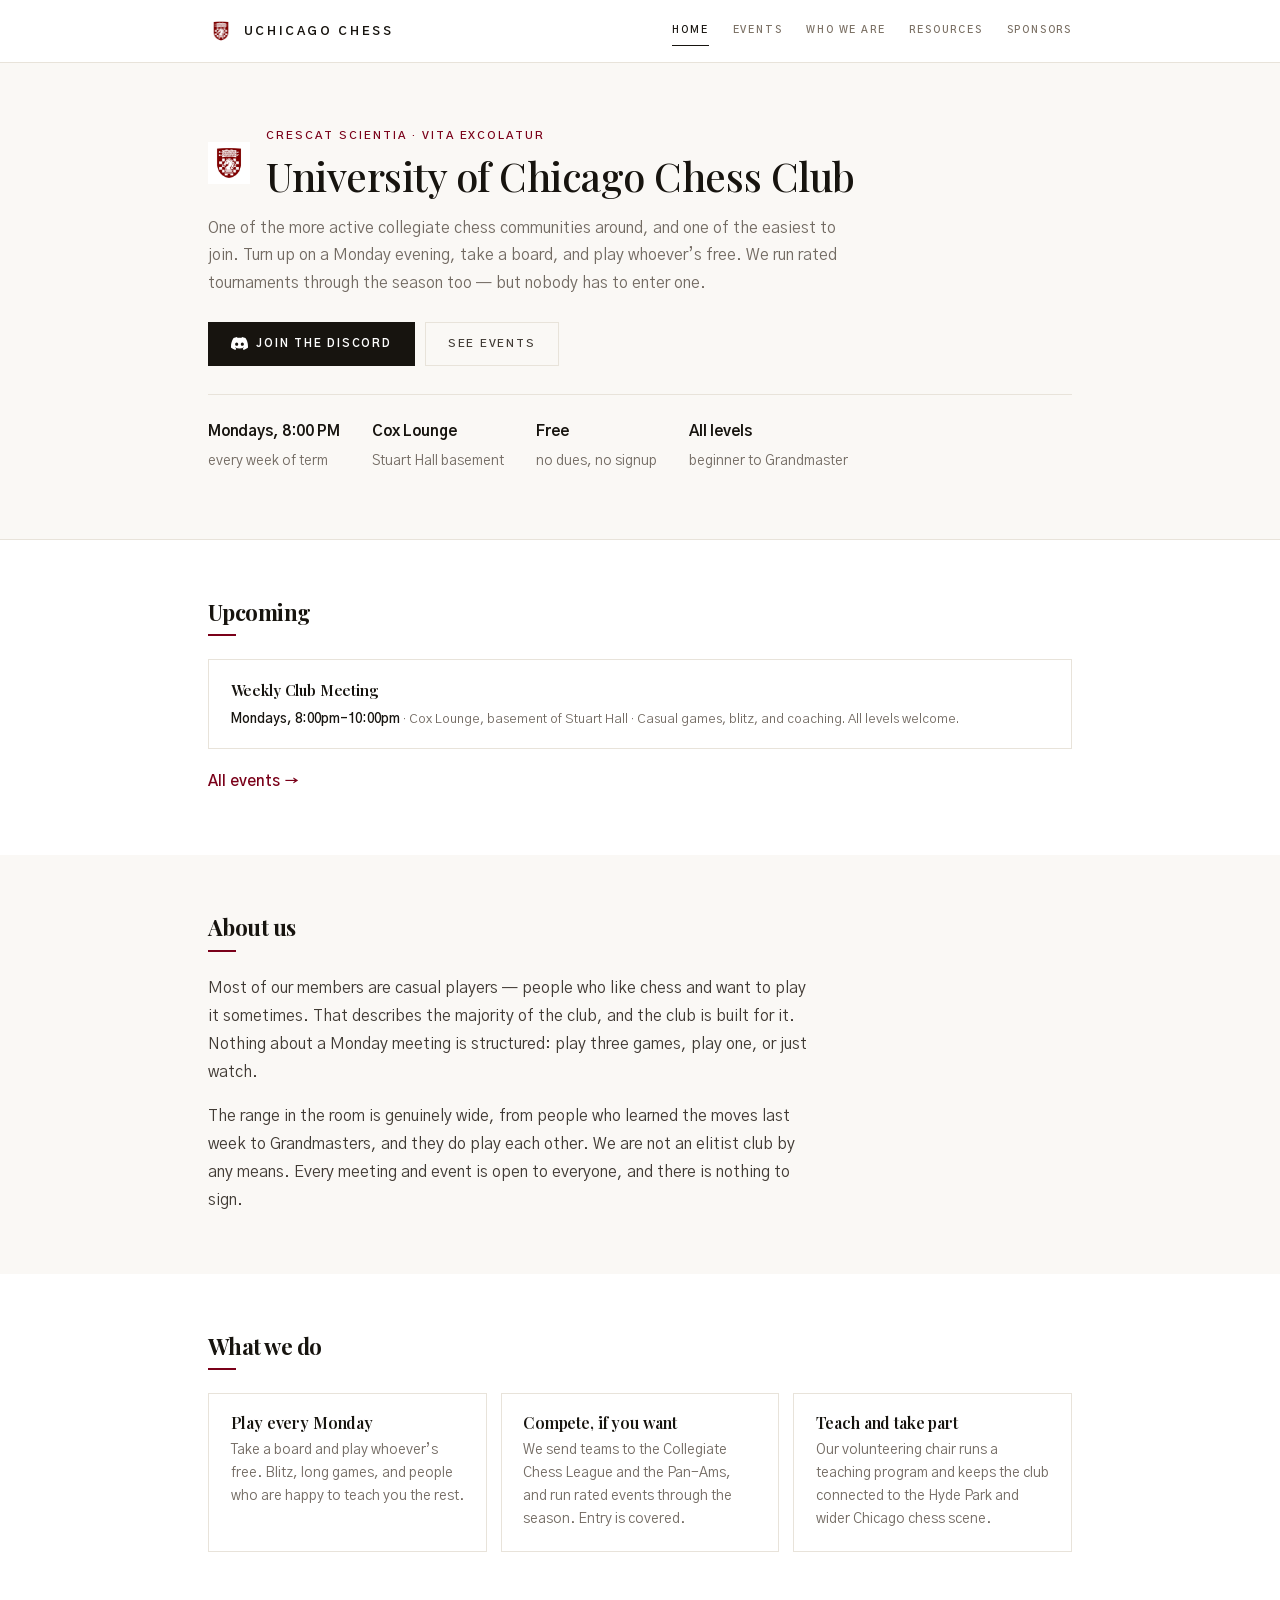
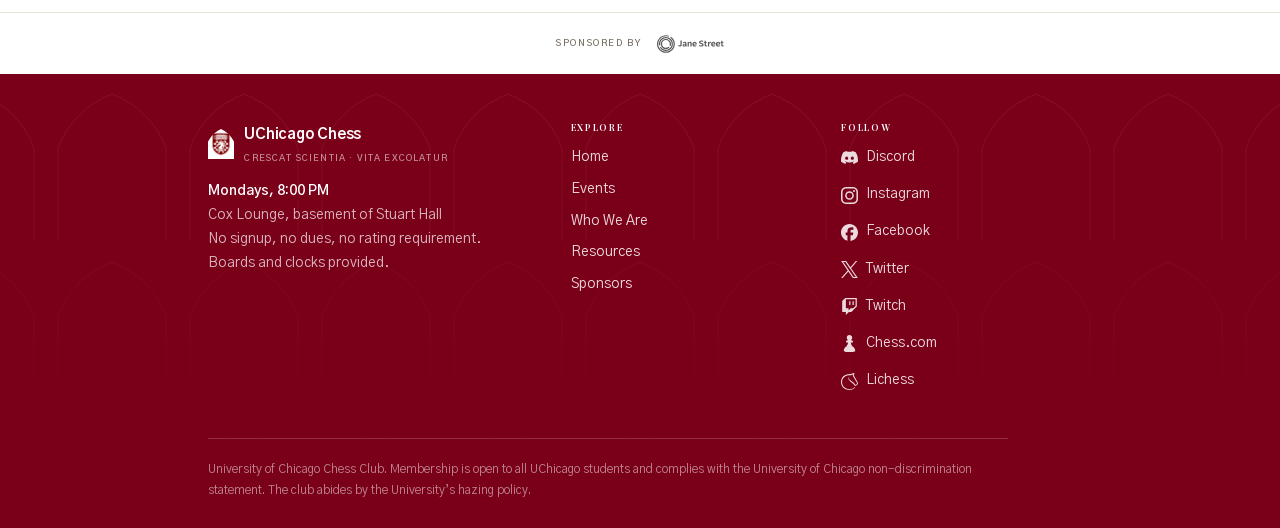
==== commit f7062125: "Serve the fonts from the site instead of from Google Fonts The headings and text are Playfair Displa" ====
--- a/index.html
+++ b/index.html
@@ -27,9 +27,7 @@
 <link rel="icon" href="img/favicon-32.png" sizes="32x32">
 <link rel="icon" href="img/favicon-16.png" sizes="16x16">
 <link rel="apple-touch-icon" href="img/apple-touch-icon.png">
-<link rel="preconnect" href="https://fonts.googleapis.com">
-<link rel="preconnect" href="https://fonts.gstatic.com" crossorigin>
-<link rel="stylesheet" href="https://fonts.googleapis.com/css2?family=Playfair+Display:wght@400;500;600;700&family=Gothic+A1:wght@400;500;600;700;800&display=swap">
+<link rel="stylesheet" href="css/fonts.css">
 <link rel="stylesheet" href="css/site.css">
 </head>
 <body>
--- a/css/fonts.css
+++ b/css/fonts.css
@@ -0,0 +1,213 @@
+/* The fonts the pages use — Playfair Display and Gothic A1 — served from
+   this site rather than from Google Fonts, so they show wherever the site
+   does. The rules are Google's own for the same request, in the same
+   order, trimmed to the Latin sets and to the one Korean slice that holds
+   the "→" the site uses. */
+
+/* Gothic A1 400, slice110 */
+@font-face {
+  font-family: 'Gothic A1';
+  font-style: normal;
+  font-weight: 400;
+  font-display: swap;
+  src: url(../fonts/gothic-a1-400-slice110.woff2) format('woff2');
+  unicode-range: U+d7, U+ea, U+fc, U+2192, U+25bc, U+3000, U+3137, U+3145, U+315c, U+7f8e, U+ac13, U+ac71, U+ac90, U+acb8, U+ace7, U+ad7f, U+ae50, U+aef4, U+af34, U+afbc, U+b048, U+b09a, U+b0ad, U+b0bc, U+b113, U+b125, U+b141, U+b20c, U+b2d9, U+b2ed, U+b367, U+b369, U+b374, U+b3cb, U+b4ec, U+b611, U+b760, U+b81b, U+b834, U+b8b0, U+b8e1, U+b989, U+b9d1, U+b9e1, U+b9fa, U+ba4d, U+ba78, U+bb35, U+bb54, U+bbf9, U+bc11, U+bcb3, U+bd05, U+bd95, U+bdd4, U+be10, U+bed0, U+bf51, U+c0d8, U+c232, U+c2b7, U+c2eb, U+c378, U+c500, U+c52c, U+c549, U+c568, U+c598, U+c5c9, U+c61b, U+c639, U+c67c, U+c717, U+c78a, U+c80a, U+c90c-c90d, U+c950, U+c9e7, U+cbe4, U+cca9, U+cce4, U+cdb0, U+ce78, U+ce94, U+ce98, U+cf8c, U+d018, U+d034, U+d0f1, U+d1b1, U+d280, U+d2f8, U+d338, U+d380, U+d3b4, U+d610, U+d69f, U+d6fc, U+d758;
+}
+/* Gothic A1 400, latin-ext */
+@font-face {
+  font-family: 'Gothic A1';
+  font-style: normal;
+  font-weight: 400;
+  font-display: swap;
+  src: url(../fonts/gothic-a1-400-latin-ext.woff2) format('woff2');
+  unicode-range: U+0100-02BA, U+02BD-02C5, U+02C7-02CC, U+02CE-02D7, U+02DD-02FF, U+0304, U+0308, U+0329, U+1D00-1DBF, U+1E00-1E9F, U+1EF2-1EFF, U+2020, U+20A0-20AB, U+20AD-20C0, U+2113, U+2C60-2C7F, U+A720-A7FF;
+}
+/* Gothic A1 400, latin */
+@font-face {
+  font-family: 'Gothic A1';
+  font-style: normal;
+  font-weight: 400;
+  font-display: swap;
+  src: url(../fonts/gothic-a1-400-latin.woff2) format('woff2');
+  unicode-range: U+0000-00FF, U+0131, U+0152-0153, U+02BB-02BC, U+02C6, U+02DA, U+02DC, U+0304, U+0308, U+0329, U+2000-206F, U+20AC, U+2122, U+2191, U+2193, U+2212, U+2215, U+FEFF, U+FFFD;
+}
+/* Gothic A1 500, slice110 */
+@font-face {
+  font-family: 'Gothic A1';
+  font-style: normal;
+  font-weight: 500;
+  font-display: swap;
+  src: url(../fonts/gothic-a1-500-slice110.woff2) format('woff2');
+  unicode-range: U+d7, U+ea, U+fc, U+2192, U+25bc, U+3000, U+3137, U+3145, U+315c, U+7f8e, U+ac13, U+ac71, U+ac90, U+acb8, U+ace7, U+ad7f, U+ae50, U+aef4, U+af34, U+afbc, U+b048, U+b09a, U+b0ad, U+b0bc, U+b113, U+b125, U+b141, U+b20c, U+b2d9, U+b2ed, U+b367, U+b369, U+b374, U+b3cb, U+b4ec, U+b611, U+b760, U+b81b, U+b834, U+b8b0, U+b8e1, U+b989, U+b9d1, U+b9e1, U+b9fa, U+ba4d, U+ba78, U+bb35, U+bb54, U+bbf9, U+bc11, U+bcb3, U+bd05, U+bd95, U+bdd4, U+be10, U+bed0, U+bf51, U+c0d8, U+c232, U+c2b7, U+c2eb, U+c378, U+c500, U+c52c, U+c549, U+c568, U+c598, U+c5c9, U+c61b, U+c639, U+c67c, U+c717, U+c78a, U+c80a, U+c90c-c90d, U+c950, U+c9e7, U+cbe4, U+cca9, U+cce4, U+cdb0, U+ce78, U+ce94, U+ce98, U+cf8c, U+d018, U+d034, U+d0f1, U+d1b1, U+d280, U+d2f8, U+d338, U+d380, U+d3b4, U+d610, U+d69f, U+d6fc, U+d758;
+}
+/* Gothic A1 500, latin-ext */
+@font-face {
+  font-family: 'Gothic A1';
+  font-style: normal;
+  font-weight: 500;
+  font-display: swap;
+  src: url(../fonts/gothic-a1-500-latin-ext.woff2) format('woff2');
+  unicode-range: U+0100-02BA, U+02BD-02C5, U+02C7-02CC, U+02CE-02D7, U+02DD-02FF, U+0304, U+0308, U+0329, U+1D00-1DBF, U+1E00-1E9F, U+1EF2-1EFF, U+2020, U+20A0-20AB, U+20AD-20C0, U+2113, U+2C60-2C7F, U+A720-A7FF;
+}
+/* Gothic A1 500, latin */
+@font-face {
+  font-family: 'Gothic A1';
+  font-style: normal;
+  font-weight: 500;
+  font-display: swap;
+  src: url(../fonts/gothic-a1-500-latin.woff2) format('woff2');
+  unicode-range: U+0000-00FF, U+0131, U+0152-0153, U+02BB-02BC, U+02C6, U+02DA, U+02DC, U+0304, U+0308, U+0329, U+2000-206F, U+20AC, U+2122, U+2191, U+2193, U+2212, U+2215, U+FEFF, U+FFFD;
+}
+/* Gothic A1 600, slice110 */
+@font-face {
+  font-family: 'Gothic A1';
+  font-style: normal;
+  font-weight: 600;
+  font-display: swap;
+  src: url(../fonts/gothic-a1-600-slice110.woff2) format('woff2');
+  unicode-range: U+d7, U+ea, U+fc, U+2192, U+25bc, U+3000, U+3137, U+3145, U+315c, U+7f8e, U+ac13, U+ac71, U+ac90, U+acb8, U+ace7, U+ad7f, U+ae50, U+aef4, U+af34, U+afbc, U+b048, U+b09a, U+b0ad, U+b0bc, U+b113, U+b125, U+b141, U+b20c, U+b2d9, U+b2ed, U+b367, U+b369, U+b374, U+b3cb, U+b4ec, U+b611, U+b760, U+b81b, U+b834, U+b8b0, U+b8e1, U+b989, U+b9d1, U+b9e1, U+b9fa, U+ba4d, U+ba78, U+bb35, U+bb54, U+bbf9, U+bc11, U+bcb3, U+bd05, U+bd95, U+bdd4, U+be10, U+bed0, U+bf51, U+c0d8, U+c232, U+c2b7, U+c2eb, U+c378, U+c500, U+c52c, U+c549, U+c568, U+c598, U+c5c9, U+c61b, U+c639, U+c67c, U+c717, U+c78a, U+c80a, U+c90c-c90d, U+c950, U+c9e7, U+cbe4, U+cca9, U+cce4, U+cdb0, U+ce78, U+ce94, U+ce98, U+cf8c, U+d018, U+d034, U+d0f1, U+d1b1, U+d280, U+d2f8, U+d338, U+d380, U+d3b4, U+d610, U+d69f, U+d6fc, U+d758;
+}
+/* Gothic A1 600, latin-ext */
+@font-face {
+  font-family: 'Gothic A1';
+  font-style: normal;
+  font-weight: 600;
+  font-display: swap;
+  src: url(../fonts/gothic-a1-600-latin-ext.woff2) format('woff2');
+  unicode-range: U+0100-02BA, U+02BD-02C5, U+02C7-02CC, U+02CE-02D7, U+02DD-02FF, U+0304, U+0308, U+0329, U+1D00-1DBF, U+1E00-1E9F, U+1EF2-1EFF, U+2020, U+20A0-20AB, U+20AD-20C0, U+2113, U+2C60-2C7F, U+A720-A7FF;
+}
+/* Gothic A1 600, latin */
+@font-face {
+  font-family: 'Gothic A1';
+  font-style: normal;
+  font-weight: 600;
+  font-display: swap;
+  src: url(../fonts/gothic-a1-600-latin.woff2) format('woff2');
+  unicode-range: U+0000-00FF, U+0131, U+0152-0153, U+02BB-02BC, U+02C6, U+02DA, U+02DC, U+0304, U+0308, U+0329, U+2000-206F, U+20AC, U+2122, U+2191, U+2193, U+2212, U+2215, U+FEFF, U+FFFD;
+}
+/* Gothic A1 700, slice110 */
+@font-face {
+  font-family: 'Gothic A1';
+  font-style: normal;
+  font-weight: 700;
+  font-display: swap;
+  src: url(../fonts/gothic-a1-700-slice110.woff2) format('woff2');
+  unicode-range: U+d7, U+ea, U+fc, U+2192, U+25bc, U+3000, U+3137, U+3145, U+315c, U+7f8e, U+ac13, U+ac71, U+ac90, U+acb8, U+ace7, U+ad7f, U+ae50, U+aef4, U+af34, U+afbc, U+b048, U+b09a, U+b0ad, U+b0bc, U+b113, U+b125, U+b141, U+b20c, U+b2d9, U+b2ed, U+b367, U+b369, U+b374, U+b3cb, U+b4ec, U+b611, U+b760, U+b81b, U+b834, U+b8b0, U+b8e1, U+b989, U+b9d1, U+b9e1, U+b9fa, U+ba4d, U+ba78, U+bb35, U+bb54, U+bbf9, U+bc11, U+bcb3, U+bd05, U+bd95, U+bdd4, U+be10, U+bed0, U+bf51, U+c0d8, U+c232, U+c2b7, U+c2eb, U+c378, U+c500, U+c52c, U+c549, U+c568, U+c598, U+c5c9, U+c61b, U+c639, U+c67c, U+c717, U+c78a, U+c80a, U+c90c-c90d, U+c950, U+c9e7, U+cbe4, U+cca9, U+cce4, U+cdb0, U+ce78, U+ce94, U+ce98, U+cf8c, U+d018, U+d034, U+d0f1, U+d1b1, U+d280, U+d2f8, U+d338, U+d380, U+d3b4, U+d610, U+d69f, U+d6fc, U+d758;
+}
+/* Gothic A1 700, latin-ext */
+@font-face {
+  font-family: 'Gothic A1';
+  font-style: normal;
+  font-weight: 700;
+  font-display: swap;
+  src: url(../fonts/gothic-a1-700-latin-ext.woff2) format('woff2');
+  unicode-range: U+0100-02BA, U+02BD-02C5, U+02C7-02CC, U+02CE-02D7, U+02DD-02FF, U+0304, U+0308, U+0329, U+1D00-1DBF, U+1E00-1E9F, U+1EF2-1EFF, U+2020, U+20A0-20AB, U+20AD-20C0, U+2113, U+2C60-2C7F, U+A720-A7FF;
+}
+/* Gothic A1 700, latin */
+@font-face {
+  font-family: 'Gothic A1';
+  font-style: normal;
+  font-weight: 700;
+  font-display: swap;
+  src: url(../fonts/gothic-a1-700-latin.woff2) format('woff2');
+  unicode-range: U+0000-00FF, U+0131, U+0152-0153, U+02BB-02BC, U+02C6, U+02DA, U+02DC, U+0304, U+0308, U+0329, U+2000-206F, U+20AC, U+2122, U+2191, U+2193, U+2212, U+2215, U+FEFF, U+FFFD;
+}
+/* Gothic A1 800, slice110 */
+@font-face {
+  font-family: 'Gothic A1';
+  font-style: normal;
+  font-weight: 800;
+  font-display: swap;
+  src: url(../fonts/gothic-a1-800-slice110.woff2) format('woff2');
+  unicode-range: U+d7, U+ea, U+fc, U+2192, U+25bc, U+3000, U+3137, U+3145, U+315c, U+7f8e, U+ac13, U+ac71, U+ac90, U+acb8, U+ace7, U+ad7f, U+ae50, U+aef4, U+af34, U+afbc, U+b048, U+b09a, U+b0ad, U+b0bc, U+b113, U+b125, U+b141, U+b20c, U+b2d9, U+b2ed, U+b367, U+b369, U+b374, U+b3cb, U+b4ec, U+b611, U+b760, U+b81b, U+b834, U+b8b0, U+b8e1, U+b989, U+b9d1, U+b9e1, U+b9fa, U+ba4d, U+ba78, U+bb35, U+bb54, U+bbf9, U+bc11, U+bcb3, U+bd05, U+bd95, U+bdd4, U+be10, U+bed0, U+bf51, U+c0d8, U+c232, U+c2b7, U+c2eb, U+c378, U+c500, U+c52c, U+c549, U+c568, U+c598, U+c5c9, U+c61b, U+c639, U+c67c, U+c717, U+c78a, U+c80a, U+c90c-c90d, U+c950, U+c9e7, U+cbe4, U+cca9, U+cce4, U+cdb0, U+ce78, U+ce94, U+ce98, U+cf8c, U+d018, U+d034, U+d0f1, U+d1b1, U+d280, U+d2f8, U+d338, U+d380, U+d3b4, U+d610, U+d69f, U+d6fc, U+d758;
+}
+/* Gothic A1 800, latin-ext */
+@font-face {
+  font-family: 'Gothic A1';
+  font-style: normal;
+  font-weight: 800;
+  font-display: swap;
+  src: url(../fonts/gothic-a1-800-latin-ext.woff2) format('woff2');
+  unicode-range: U+0100-02BA, U+02BD-02C5, U+02C7-02CC, U+02CE-02D7, U+02DD-02FF, U+0304, U+0308, U+0329, U+1D00-1DBF, U+1E00-1E9F, U+1EF2-1EFF, U+2020, U+20A0-20AB, U+20AD-20C0, U+2113, U+2C60-2C7F, U+A720-A7FF;
+}
+/* Gothic A1 800, latin */
+@font-face {
+  font-family: 'Gothic A1';
+  font-style: normal;
+  font-weight: 800;
+  font-display: swap;
+  src: url(../fonts/gothic-a1-800-latin.woff2) format('woff2');
+  unicode-range: U+0000-00FF, U+0131, U+0152-0153, U+02BB-02BC, U+02C6, U+02DA, U+02DC, U+0304, U+0308, U+0329, U+2000-206F, U+20AC, U+2122, U+2191, U+2193, U+2212, U+2215, U+FEFF, U+FFFD;
+}
+/* Playfair Display 400, latin-ext */
+@font-face {
+  font-family: 'Playfair Display';
+  font-style: normal;
+  font-weight: 400;
+  font-display: swap;
+  src: url(../fonts/playfair-display-400-latin-ext.woff2) format('woff2');
+  unicode-range: U+0100-02BA, U+02BD-02C5, U+02C7-02CC, U+02CE-02D7, U+02DD-02FF, U+0304, U+0308, U+0329, U+1D00-1DBF, U+1E00-1E9F, U+1EF2-1EFF, U+2020, U+20A0-20AB, U+20AD-20C0, U+2113, U+2C60-2C7F, U+A720-A7FF;
+}
+/* Playfair Display 400, latin */
+@font-face {
+  font-family: 'Playfair Display';
+  font-style: normal;
+  font-weight: 400;
+  font-display: swap;
+  src: url(../fonts/playfair-display-400-latin.woff2) format('woff2');
+  unicode-range: U+0000-00FF, U+0131, U+0152-0153, U+02BB-02BC, U+02C6, U+02DA, U+02DC, U+0304, U+0308, U+0329, U+2000-206F, U+20AC, U+2122, U+2191, U+2193, U+2212, U+2215, U+FEFF, U+FFFD;
+}
+/* Playfair Display 500, latin-ext */
+@font-face {
+  font-family: 'Playfair Display';
+  font-style: normal;
+  font-weight: 500;
+  font-display: swap;
+  src: url(../fonts/playfair-display-400-latin-ext.woff2) format('woff2');
+  unicode-range: U+0100-02BA, U+02BD-02C5, U+02C7-02CC, U+02CE-02D7, U+02DD-02FF, U+0304, U+0308, U+0329, U+1D00-1DBF, U+1E00-1E9F, U+1EF2-1EFF, U+2020, U+20A0-20AB, U+20AD-20C0, U+2113, U+2C60-2C7F, U+A720-A7FF;
+}
+/* Playfair Display 500, latin */
+@font-face {
+  font-family: 'Playfair Display';
+  font-style: normal;
+  font-weight: 500;
+  font-display: swap;
+  src: url(../fonts/playfair-display-400-latin.woff2) format('woff2');
+  unicode-range: U+0000-00FF, U+0131, U+0152-0153, U+02BB-02BC, U+02C6, U+02DA, U+02DC, U+0304, U+0308, U+0329, U+2000-206F, U+20AC, U+2122, U+2191, U+2193, U+2212, U+2215, U+FEFF, U+FFFD;
+}
+/* Playfair Display 600, latin-ext */
+@font-face {
+  font-family: 'Playfair Display';
+  font-style: normal;
+  font-weight: 600;
+  font-display: swap;
+  src: url(../fonts/playfair-display-400-latin-ext.woff2) format('woff2');
+  unicode-range: U+0100-02BA, U+02BD-02C5, U+02C7-02CC, U+02CE-02D7, U+02DD-02FF, U+0304, U+0308, U+0329, U+1D00-1DBF, U+1E00-1E9F, U+1EF2-1EFF, U+2020, U+20A0-20AB, U+20AD-20C0, U+2113, U+2C60-2C7F, U+A720-A7FF;
+}
+/* Playfair Display 600, latin */
+@font-face {
+  font-family: 'Playfair Display';
+  font-style: normal;
+  font-weight: 600;
+  font-display: swap;
+  src: url(../fonts/playfair-display-400-latin.woff2) format('woff2');
+  unicode-range: U+0000-00FF, U+0131, U+0152-0153, U+02BB-02BC, U+02C6, U+02DA, U+02DC, U+0304, U+0308, U+0329, U+2000-206F, U+20AC, U+2122, U+2191, U+2193, U+2212, U+2215, U+FEFF, U+FFFD;
+}
+/* Playfair Display 700, latin-ext */
+@font-face {
+  font-family: 'Playfair Display';
+  font-style: normal;
+  font-weight: 700;
+  font-display: swap;
+  src: url(../fonts/playfair-display-400-latin-ext.woff2) format('woff2');
+  unicode-range: U+0100-02BA, U+02BD-02C5, U+02C7-02CC, U+02CE-02D7, U+02DD-02FF, U+0304, U+0308, U+0329, U+1D00-1DBF, U+1E00-1E9F, U+1EF2-1EFF, U+2020, U+20A0-20AB, U+20AD-20C0, U+2113, U+2C60-2C7F, U+A720-A7FF;
+}
+/* Playfair Display 700, latin */
+@font-face {
+  font-family: 'Playfair Display';
+  font-style: normal;
+  font-weight: 700;
+  font-display: swap;
+  src: url(../fonts/playfair-display-400-latin.woff2) format('woff2');
+  unicode-range: U+0000-00FF, U+0131, U+0152-0153, U+02BB-02BC, U+02C6, U+02DA, U+02DC, U+0304, U+0308, U+0329, U+2000-206F, U+20AC, U+2122, U+2191, U+2193, U+2212, U+2215, U+FEFF, U+FFFD;
+}
